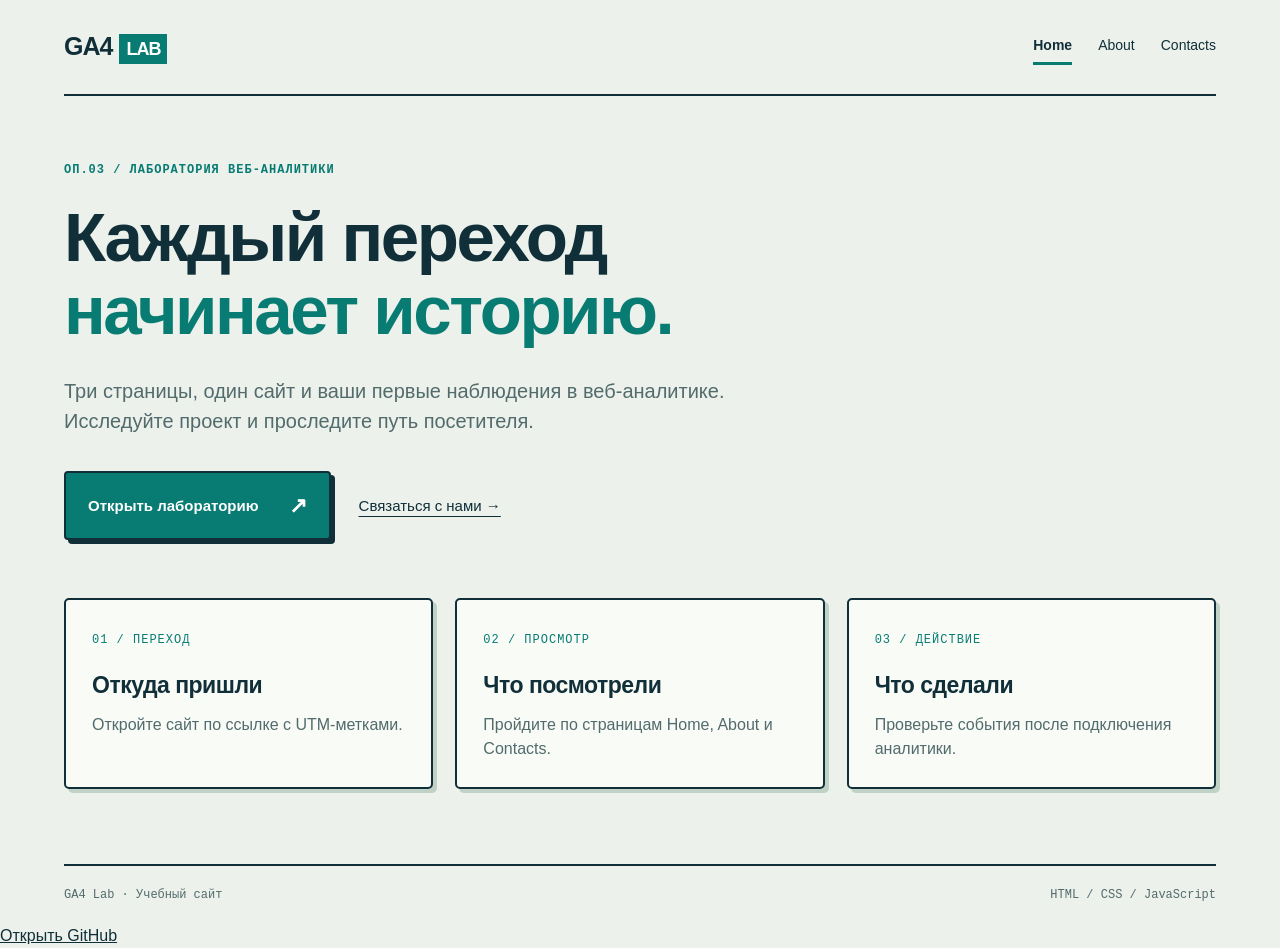
==== index.html @ b9b0eb1a "Github link2" ====
<!doctype html>
<html lang="ru">
<head>
  <!-- Google tag (gtag.js) -->
  <script async src="https://www.googletagmanager.com/gtag/js?id=G-V7MQPCQHMP"></script>
  <script>
    window.dataLayer = window.dataLayer || [];
    function gtag(){dataLayer.push(arguments);}
    gtag('js', new Date());

    gtag('config', 'G-V7MQPCQHMP');
  </script>
  
  <meta charset="utf-8">
  <meta name="viewport" content="width=device-width, initial-scale=1">
  <meta name="description" content="Учебная лаборатория веб-аналитики: страницы, переходы и события.">
  <title>Home — GA4 Lab</title>
  <link rel="stylesheet" href="css/style.css">
  <script src="js/script.js" defer></script>
</head>
<body>
  <header><a class="brand" href="index.html">GA4<span>LAB</span></a><nav aria-label="Основная навигация"><a href="index.html" aria-current="page">Home</a><a href="about.html">About</a><a href="contacts.html">Contacts</a></nav></header>
  <main><p class="eyebrow">ОП.03 / ЛАБОРАТОРИЯ ВЕБ-АНАЛИТИКИ</p><h1>Каждый переход<br><em>начинает историю.</em></h1><p class="lead">Три страницы, один сайт и ваши первые наблюдения в веб-аналитике. Исследуйте проект и проследите путь посетителя.</p>
<div class="actions"><a class="button" href="about.html">Открыть лабораторию <span>↗</span></a><a class="secondary" href="contacts.html">Связаться с нами →</a></div>
<section class="cards" aria-label="Что можно изучить"><article><small>01 / ПЕРЕХОД</small><h2>Откуда пришли</h2><p>Откройте сайт по ссылке с UTM-метками.</p></article><article><small>02 / ПРОСМОТР</small><h2>Что посмотрели</h2><p>Пройдите по страницам Home, About и Contacts.</p></article><article><small>03 / ДЕЙСТВИЕ</small><h2>Что сделали</h2><p>Проверьте события после подключения аналитики.</p></article></section></main>
  <footer><span>GA4 Lab · Учебный сайт</span><span>HTML / CSS / JavaScript</span></footer>


</body>
<a href="https://github.com/" target="_blank" rel="noopener noreferrer">
  Открыть GitHub
</a>
</html>
---- css/style.css ----
:root{--ink:#102f39;--paper:#edf1eb;--accent:#087c73;--line:#b9ccc1;--muted:#526b6c}*{box-sizing:border-box}body{margin:0;background:var(--paper);color:var(--ink);font-family:Arial,Helvetica,sans-serif;line-height:1.5}a{color:inherit}header,main,footer{width:min(1160px,90%);margin:auto}header{display:flex;align-items:center;justify-content:space-between;padding:28px 0;border-bottom:2px solid var(--ink)}.brand{font-size:25px;font-weight:900;text-decoration:none;letter-spacing:-1px}.brand span{background:var(--accent);color:white;padding:5px 7px;margin-left:7px;font-size:18px}nav{display:flex;gap:26px}nav a{text-decoration:none;font-size:14px;padding:6px 0}nav a[aria-current]{border-bottom:3px solid var(--accent);font-weight:bold}main{padding:65px 0 75px;min-height:calc(100vh - 185px)}.eyebrow,small,.tag{font-family:monospace;font-size:12px;letter-spacing:1px}.eyebrow{color:var(--accent);font-weight:bold;margin:0 0 22px}h1{font-size:clamp(38px,5.4vw,72px);line-height:1.07;letter-spacing:-2.5px;margin:0 0 28px;font-weight:800}h1 em{font-style:normal;color:var(--accent)}.lead{font-size:20px;max-width:710px;color:var(--muted);margin-bottom:30px}.actions{display:flex;gap:28px;align-items:center;margin:35px 0}.button{display:inline-flex;justify-content:space-between;gap:30px;align-items:center;background:var(--accent);color:white;border:2px solid var(--ink);padding:16px 22px;border-radius:4px;text-decoration:none;font-size:15px;font-weight:bold;box-shadow:4px 4px 0 var(--ink);cursor:pointer}.button:hover{background:#075f59;transform:translateY(-2px)}.button span{font-size:22px}.secondary{text-underline-offset:5px;font-size:15px}.cards{display:grid;grid-template-columns:repeat(3,1fr);gap:22px;margin-top:58px}.cards article{padding:26px;background:#f9fbf7;border:2px solid var(--ink);border-radius:5px;box-shadow:4px 4px 0 #c0d2c6}.cards small{color:var(--accent)}h2{font-size:23px;letter-spacing:-.5px;margin:18px 0 10px}article p,aside p{color:var(--muted);margin:0}.steps{max-width:800px;margin:35px 0}.steps article{display:flex;gap:28px;padding:22px 0;border-bottom:1px solid var(--line)}.steps article>b{font:30px monospace;color:var(--accent)}.steps h2{margin:0 0 8px}.contact-grid{display:grid;grid-template-columns:1.1fr 1fr;gap:55px;margin-top:35px}form{background:white;border:2px solid var(--ink);border-radius:5px;padding:28px}label{display:block;font-weight:bold;font-size:14px;margin-bottom:8px}input,select{width:100%;padding:13px;font:16px Arial;border:1px solid var(--line);border-radius:3px;background:#f9fbf7;margin-bottom:22px}form small{display:block;color:var(--muted);letter-spacing:0;line-height:1.6}#form-status{color:var(--accent);font-weight:bold}aside{padding:25px 0}.tag{color:var(--accent)}aside h2{font-size:34px;line-height:1.3}aside p{margin-bottom:25px}footer{border-top:2px solid var(--ink);padding:22px 0;display:flex;justify-content:space-between;font:12px monospace;color:var(--muted)}:focus-visible{outline:3px solid #df9509;outline-offset:5px}@media(max-width:700px){header{padding:22px 0}nav{gap:14px}nav a{font-size:12px}main{padding:38px 0}h1{letter-spacing:-1.5px}.lead{font-size:17px}.cards,.contact-grid{grid-template-columns:1fr;gap:20px}.cards{margin-top:38px}.actions{align-items:flex-start;flex-direction:column;gap:22px}footer{gap:12px;flex-wrap:wrap}.contact-grid{gap:10px}}@media(prefers-reduced-motion:no-preference){main{animation:appear .45s ease}.button{transition:background .15s,transform .15s}@keyframes appear{from{opacity:0;transform:translateY(12px)}to{opacity:1;transform:none}}}
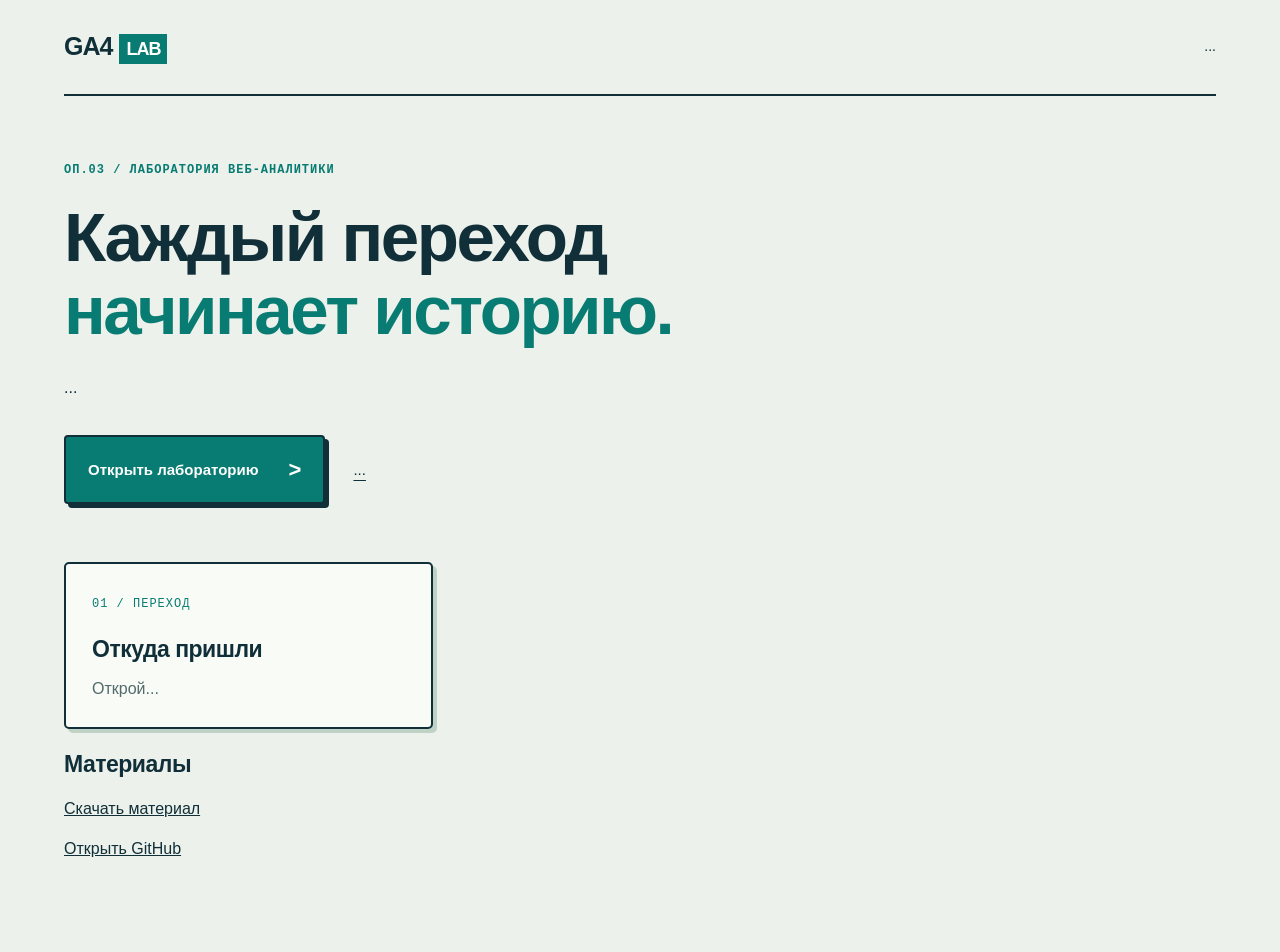
==== commit 50b79578: "Remake" ====
--- a/index.html
+++ b/index.html
@@ -1,7 +1,7 @@
 <!doctype html>
 <html lang="ru">
 <head>
-  <!-- Google tag (gtag.js) -->
+    <!-- Google tag (gtag.js) -->
   <script async src="https://www.googletagmanager.com/gtag/js?id=G-V7MQPCQHMP"></script>
   <script>
     window.dataLayer = window.dataLayer || [];
@@ -10,26 +10,53 @@
 
     gtag('config', 'G-V7MQPCQHMP');
   </script>
-  
-  <meta charset="utf-8">
-  <meta name="viewport" content="width=device-width, initial-scale=1">
-  <meta name="description" content="Учебная лаборатория веб-аналитики: страницы, переходы и события.">
-  <title>Home — GA4 Lab</title>
-  <link rel="stylesheet" href="css/style.css">
-  <script src="js/script.js" defer></script>
+
+    <!-- На занятии вставьте Google Tag сразу после открывающего head. -->
+    <meta charset="utf-8">
+    <meta name="viewport" content="width=device-width, initial-scale=1">
+    <meta name="description" content="Учебная лаборатория веб-аналитики: страницы, переходы и события.">
+    <title>Home – GA4 Lab</title>
+    <link rel="stylesheet" href="css/style.css">
+    <script src="js/script.js" defer></script>
 </head>
 <body>
-  <header><a class="brand" href="index.html">GA4<span>LAB</span></a><nav aria-label="Основная навигация"><a href="index.html" aria-current="page">Home</a><a href="about.html">About</a><a href="contacts.html">Contacts</a></nav></header>
-  <main><p class="eyebrow">ОП.03 / ЛАБОРАТОРИЯ ВЕБ-АНАЛИТИКИ</p><h1>Каждый переход<br><em>начинает историю.</em></h1><p class="lead">Три страницы, один сайт и ваши первые наблюдения в веб-аналитике. Исследуйте проект и проследите путь посетителя.</p>
-<div class="actions"><a class="button" href="about.html">Открыть лабораторию <span>↗</span></a><a class="secondary" href="contacts.html">Связаться с нами →</a></div>
-<section class="cards" aria-label="Что можно изучить"><article><small>01 / ПЕРЕХОД</small><h2>Откуда пришли</h2><p>Откройте сайт по ссылке с UTM-метками.</p></article><article><small>02 / ПРОСМОТР</small><h2>Что посмотрели</h2><p>Пройдите по страницам Home, About и Contacts.</p></article><article><small>03 / ДЕЙСТВИЕ</small><h2>Что сделали</h2><p>Проверьте события после подключения аналитики.</p></article></section></main>
-  <footer><span>GA4 Lab · Учебный сайт</span><span>HTML / CSS / JavaScript</span></footer>
-
-
+    <header>
+        <a class="brand" href="index.html">GA4<span>LAB</span></a>
+        <nav aria-label="Основная навигация">
+            <a href="index.html">...</a>
+        </nav>
+    </header>
+    <main>
+        <p class="eyebrow">ОП.03 / ЛАБОРАТОРИЯ ВЕБ-АНАЛИТИКИ</p>
+        <h1>Каждый переход<br><em>начинает историю.</em></h1>
+        <p>...</p>
+        <div class="actions">
+            <a class="button" href="about.html">Открыть лабораторию <span>></span></a>
+            <a class="secondary" href="...">...</a>
+        </div>
+        <section class="cards" aria-label="Что можно изучить">
+            <article>
+                <small>01 / ПЕРЕХОД</small>
+                <h2>Откуда пришли</h2>
+                <p>Открой...</p>
+            </article>
+        </section>
+        <section class="materials" aria-label="Материалы">
+            <h2>Материалы</h2>
+            <p>
+                <a href="assets/analytics-guide.pdf" download>
+                    Скачать материал
+                </a>
+            </p>
+            <p>
+                <a href="https://github.com/" target="_blank" rel="noopener noreferrer">
+                    Открыть GitHub
+                </a>
+            </p>
+        </section>
+    </main>
 </body>
-<a href="https://github.com/" target="_blank" rel="noopener noreferrer">
-  Открыть GitHub
-</a>
 </html>
 
 
+
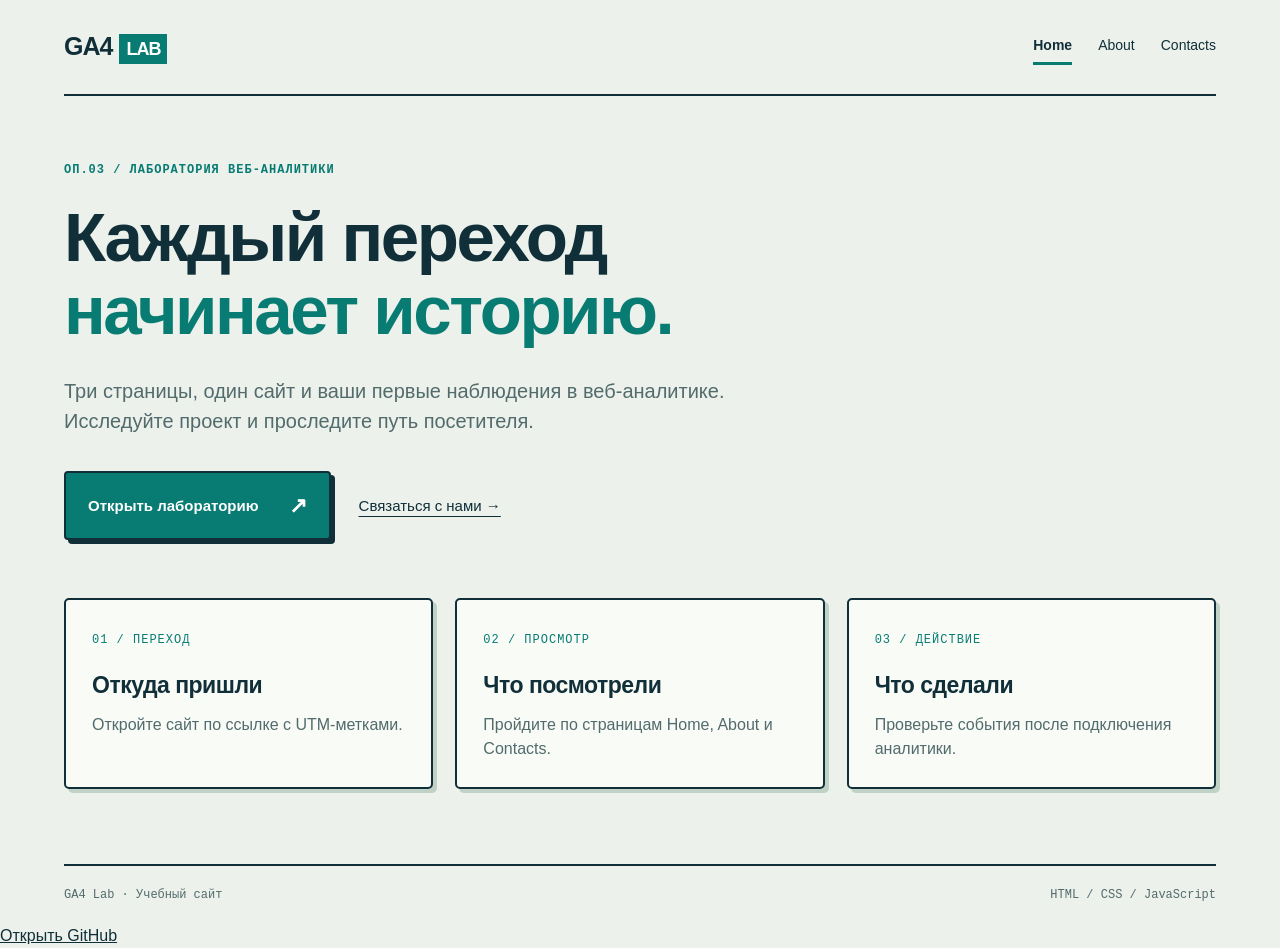
==== commit b77103e5: "Remake" ====
--- a/index.html
+++ b/index.html
@@ -1,7 +1,7 @@
 <!doctype html>
 <html lang="ru">
 <head>
-    <!-- Google tag (gtag.js) -->
+  <!-- Google tag (gtag.js) -->
   <script async src="https://www.googletagmanager.com/gtag/js?id=G-V7MQPCQHMP"></script>
   <script>
     window.dataLayer = window.dataLayer || [];
@@ -10,53 +10,25 @@
 
     gtag('config', 'G-V7MQPCQHMP');
   </script>
-
-    <!-- На занятии вставьте Google Tag сразу после открывающего head. -->
-    <meta charset="utf-8">
-    <meta name="viewport" content="width=device-width, initial-scale=1">
-    <meta name="description" content="Учебная лаборатория веб-аналитики: страницы, переходы и события.">
-    <title>Home – GA4 Lab</title>
-    <link rel="stylesheet" href="css/style.css">
-    <script src="js/script.js" defer></script>
+  
+  <meta charset="utf-8">
+  <meta name="viewport" content="width=device-width, initial-scale=1">
+  <meta name="description" content="Учебная лаборатория веб-аналитики: страницы, переходы и события.">
+  <title>Home — GA4 Lab</title>
+  <link rel="stylesheet" href="css/style.css">
+  <script src="js/script.js" defer></script>
 </head>
 <body>
-    <header>
-        <a class="brand" href="index.html">GA4<span>LAB</span></a>
-        <nav aria-label="Основная навигация">
-            <a href="index.html">...</a>
-        </nav>
-    </header>
-    <main>
-        <p class="eyebrow">ОП.03 / ЛАБОРАТОРИЯ ВЕБ-АНАЛИТИКИ</p>
-        <h1>Каждый переход<br><em>начинает историю.</em></h1>
-        <p>...</p>
-        <div class="actions">
-            <a class="button" href="about.html">Открыть лабораторию <span>></span></a>
-            <a class="secondary" href="...">...</a>
-        </div>
-        <section class="cards" aria-label="Что можно изучить">
-            <article>
-                <small>01 / ПЕРЕХОД</small>
-                <h2>Откуда пришли</h2>
-                <p>Открой...</p>
-            </article>
-        </section>
-        <section class="materials" aria-label="Материалы">
-            <h2>Материалы</h2>
-            <p>
-                <a href="assets/analytics-guide.pdf" download>
-                    Скачать материал
-                </a>
-            </p>
-            <p>
-                <a href="https://github.com/" target="_blank" rel="noopener noreferrer">
-                    Открыть GitHub
-                </a>
-            </p>
-        </section>
-    </main>
+  <header><a class="brand" href="index.html">GA4<span>LAB</span></a><nav aria-label="Основная навигация"><a href="index.html" aria-current="page">Home</a><a href="about.html">About</a><a href="contacts.html">Contacts</a></nav></header>
+  <main><p class="eyebrow">ОП.03 / ЛАБОРАТОРИЯ ВЕБ-АНАЛИТИКИ</p><h1>Каждый переход<br><em>начинает историю.</em></h1><p class="lead">Три страницы, один сайт и ваши первые наблюдения в веб-аналитике. Исследуйте проект и проследите путь посетителя.</p>
+<div class="actions"><a class="button" href="about.html">Открыть лабораторию <span>↗</span></a><a class="secondary" href="contacts.html">Связаться с нами →</a></div>
+<section class="cards" aria-label="Что можно изучить"><article><small>01 / ПЕРЕХОД</small><h2>Откуда пришли</h2><p>Откройте сайт по ссылке с UTM-метками.</p></article><article><small>02 / ПРОСМОТР</small><h2>Что посмотрели</h2><p>Пройдите по страницам Home, About и Contacts.</p></article><article><small>03 / ДЕЙСТВИЕ</small><h2>Что сделали</h2><p>Проверьте события после подключения аналитики.</p></article></section></main>
+  <footer><span>GA4 Lab · Учебный сайт</span><span>HTML / CSS / JavaScript</span></footer>
+<a href="https://github.com/" target="_blank" rel="noopener noreferrer">
+  Открыть GitHub
+</a>
 </body>
+
 </html>
 
 
-
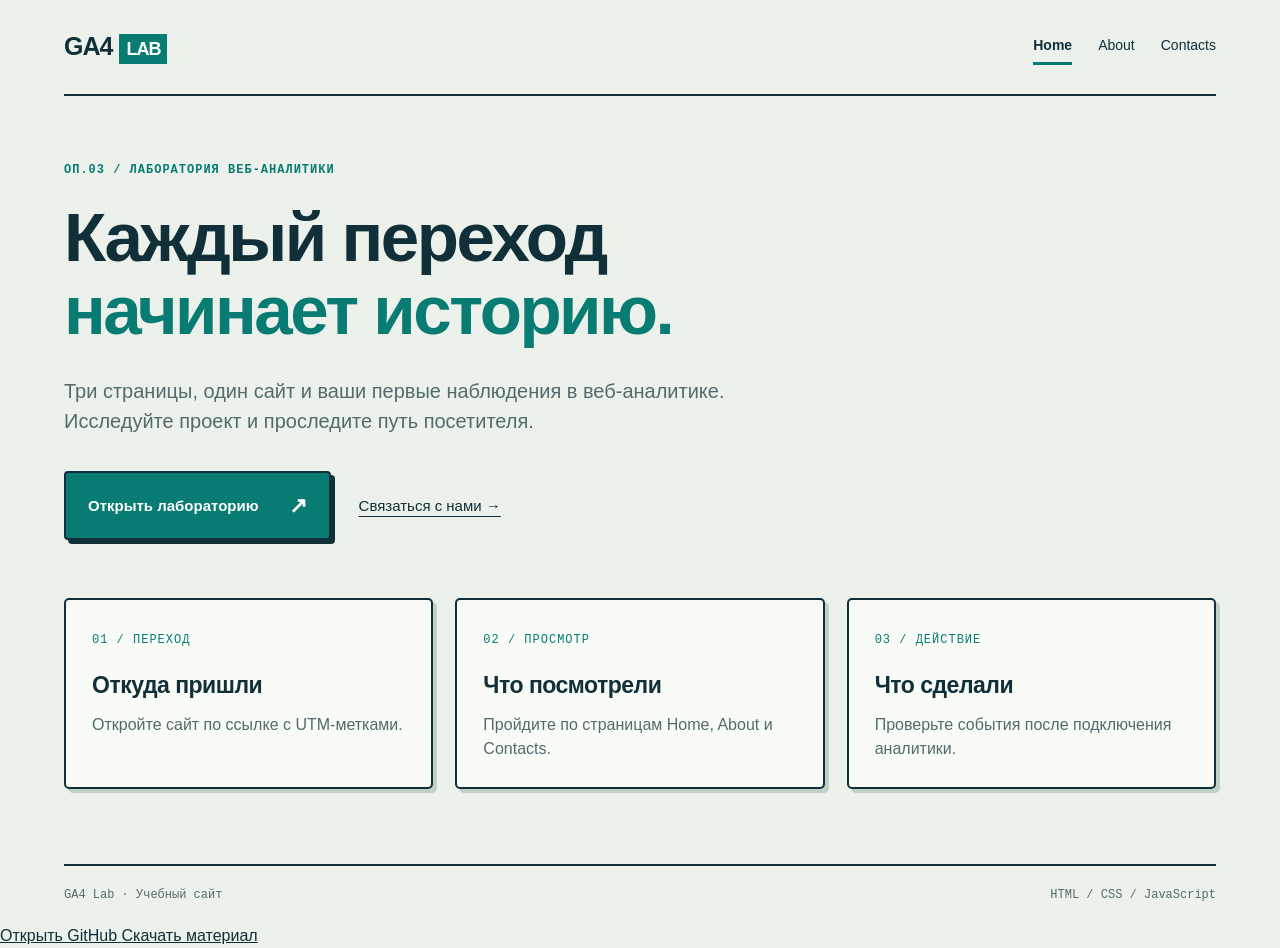
==== commit 80a28a10: "Link save" ====
--- a/index.html
+++ b/index.html
@@ -27,6 +27,9 @@
 <a href="https://github.com/" target="_blank" rel="noopener noreferrer">
   Открыть GitHub
 </a>
+<a href="assets/analytics-guide.pdf" download>
+  Скачать материал
+</a>
 </body>
 
 </html>
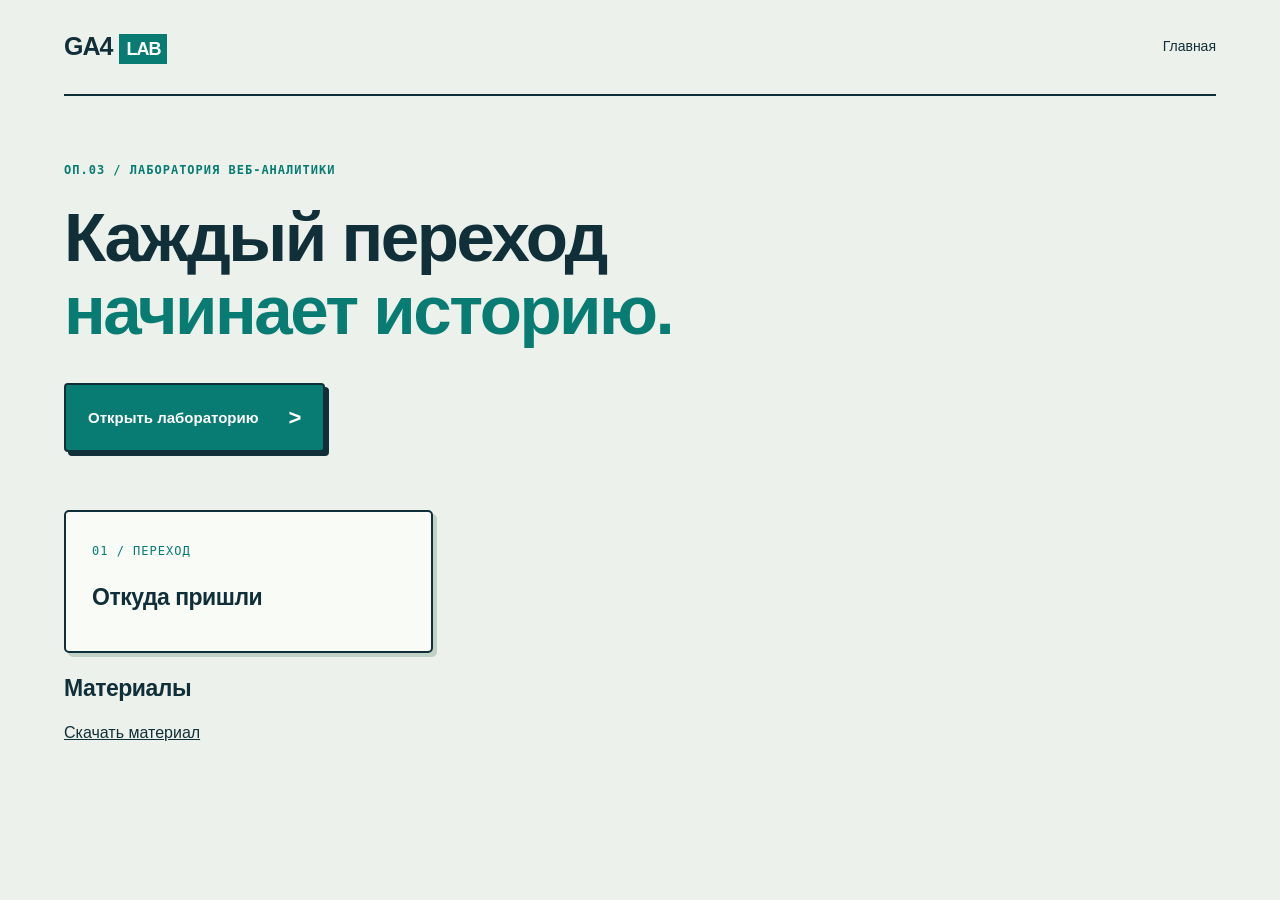
==== commit 1389671b: "Remake" ====
--- a/index.html
+++ b/index.html
@@ -1,7 +1,7 @@
 <!doctype html>
 <html lang="ru">
 <head>
-  <!-- Google tag (gtag.js) -->
+    <!-- Google tag (gtag.js) -->
   <script async src="https://www.googletagmanager.com/gtag/js?id=G-V7MQPCQHMP"></script>
   <script>
     window.dataLayer = window.dataLayer || [];
@@ -10,28 +10,16 @@
 
     gtag('config', 'G-V7MQPCQHMP');
   </script>
-  
-  <meta charset="utf-8">
-  <meta name="viewport" content="width=device-width, initial-scale=1">
-  <meta name="description" content="Учебная лаборатория веб-аналитики: страницы, переходы и события.">
-  <title>Home — GA4 Lab</title>
-  <link rel="stylesheet" href="css/style.css">
-  <script src="js/script.js" defer></script>
+    <!-- На занятии вставьте Google Tag сразу после открывающего head. -->
+    <meta charset="utf-8">
+    <meta name="viewport" content="width=device-width, initial-scale=1">
+    <meta name="description" content="Учебная лаборатория веб-аналитики: страницы, переходы и события.">
+    <title>Home – GA4 Lab</title>
+    <link rel="stylesheet" href="css/style.css">
+    <script src="js/script.js" defer></script>
 </head>
 <body>
-  <header><a class="brand" href="index.html">GA4<span>LAB</span></a><nav aria-label="Основная навигация"><a href="index.html" aria-current="page">Home</a><a href="about.html">About</a><a href="contacts.html">Contacts</a></nav></header>
-  <main><p class="eyebrow">ОП.03 / ЛАБОРАТОРИЯ ВЕБ-АНАЛИТИКИ</p><h1>Каждый переход<br><em>начинает историю.</em></h1><p class="lead">Три страницы, один сайт и ваши первые наблюдения в веб-аналитике. Исследуйте проект и проследите путь посетителя.</p>
-<div class="actions"><a class="button" href="about.html">Открыть лабораторию <span>↗</span></a><a class="secondary" href="contacts.html">Связаться с нами →</a></div>
-<section class="cards" aria-label="Что можно изучить"><article><small>01 / ПЕРЕХОД</small><h2>Откуда пришли</h2><p>Откройте сайт по ссылке с UTM-метками.</p></article><article><small>02 / ПРОСМОТР</small><h2>Что посмотрели</h2><p>Пройдите по страницам Home, About и Contacts.</p></article><article><small>03 / ДЕЙСТВИЕ</small><h2>Что сделали</h2><p>Проверьте события после подключения аналитики.</p></article></section></main>
-  <footer><span>GA4 Lab · Учебный сайт</span><span>HTML / CSS / JavaScript</span></footer>
-<a href="https://github.com/" target="_blank" rel="noopener noreferrer">
-  Открыть GitHub
-</a>
-<a href="assets/analytics-guide.pdf" download>
-  Скачать материал
-</a>
+    <header><a class="brand" href="index.html">GA4<span>LAB</span></a><nav aria-label="Основная навигация"><a href="index.html">Главная</a></nav></header>
+    <main><p class="eyebrow">ОП.03 / ЛАБОРАТОРИЯ ВЕБ-АНАЛИТИКИ</p><h1>Каждый переход<br><em>начинает историю.</em></h1><div class="actions"><a class="button" href="about.html">Открыть лабораторию <span>></span></a></div><section class="cards" aria-label="Что можно изучить"><article><small>01 / ПЕРЕХОД</small><h2>Откуда пришли</h2></article></section><section class="materials" aria-label="Материалы"><h2>Материалы</h2><p><a href="assets/analytics-guide.pdf" download>Скачать материал</a></p></section></main>
 </body>
-
 </html>
-
-
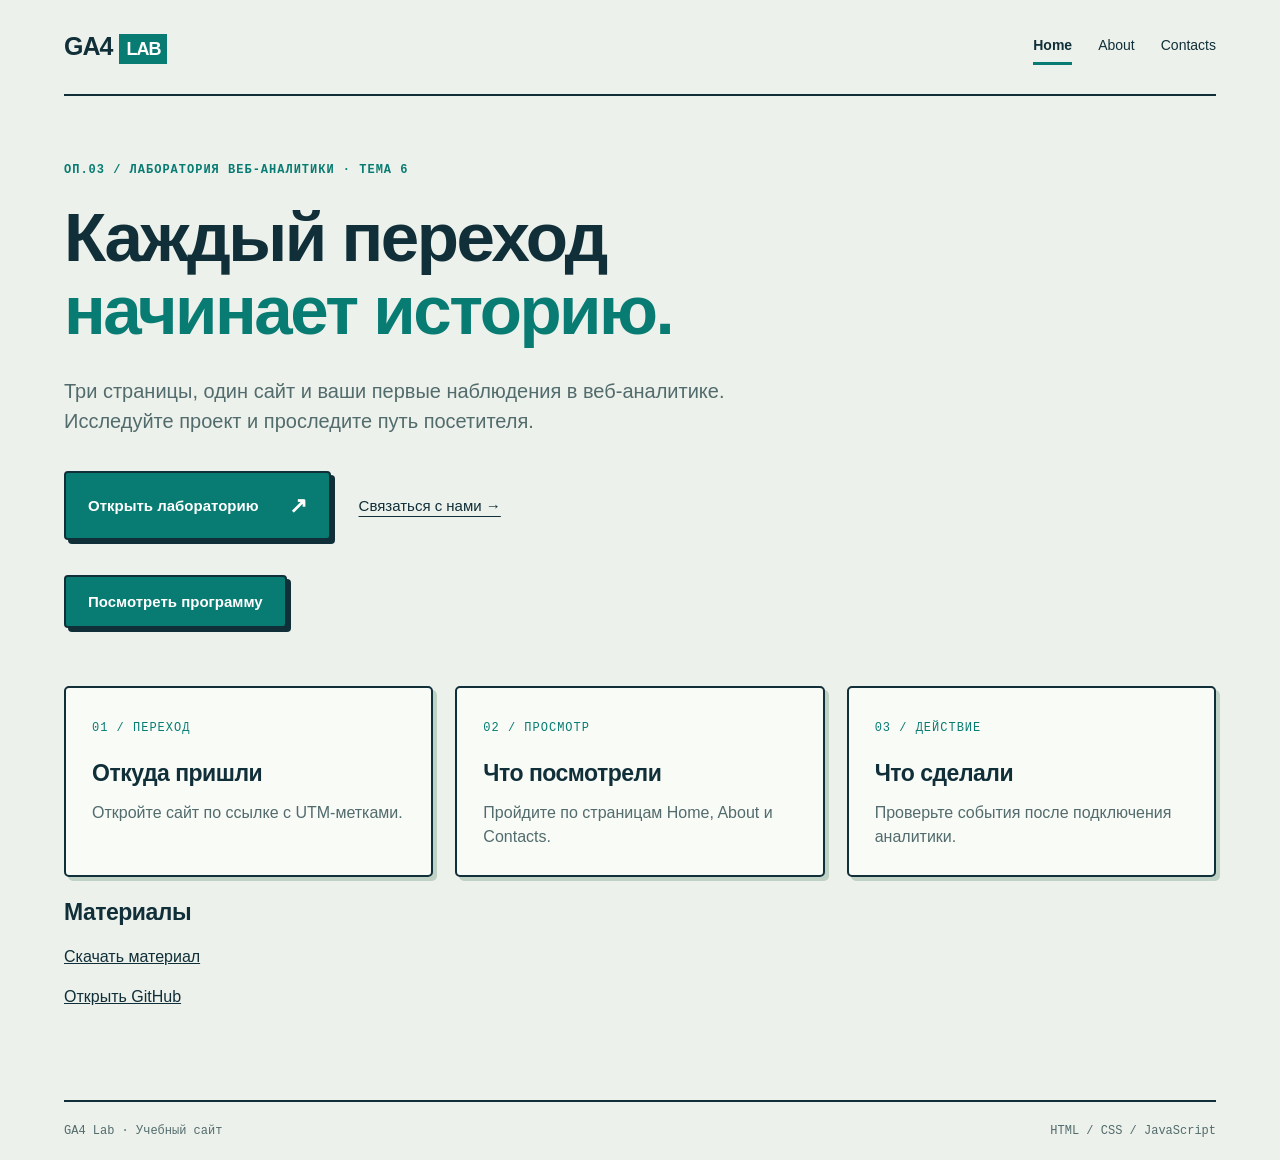
==== commit 1b7461b3: "remake" ====
--- a/index.html
+++ b/index.html
@@ -10,16 +10,44 @@
 
     gtag('config', 'G-V7MQPCQHMP');
   </script>
-    <!-- На занятии вставьте Google Tag сразу после открывающего head. -->
-    <meta charset="utf-8">
-    <meta name="viewport" content="width=device-width, initial-scale=1">
-    <meta name="description" content="Учебная лаборатория веб-аналитики: страницы, переходы и события.">
-    <title>Home – GA4 Lab</title>
-    <link rel="stylesheet" href="css/style.css">
-    <script src="js/script.js" defer></script>
+
+  <!-- На занятии вставьте Google Tag сразу после открывающего head. -->
+  <meta charset="utf-8">
+  <meta name="viewport" content="width=device-width, initial-scale=1">
+  <meta name="description" content="Учебная лаборатория веб-аналитики: страницы, переходы и события.">
+  <title>Home — GA4 Lab</title>
+  <link rel="stylesheet" href="css/style.css">
+  <script src="js/script.js" defer></script>
 </head>
 <body>
-    <header><a class="brand" href="index.html">GA4<span>LAB</span></a><nav aria-label="Основная навигация"><a href="index.html">Главная</a></nav></header>
-    <main><p class="eyebrow">ОП.03 / ЛАБОРАТОРИЯ ВЕБ-АНАЛИТИКИ</p><h1>Каждый переход<br><em>начинает историю.</em></h1><div class="actions"><a class="button" href="about.html">Открыть лабораторию <span>></span></a></div><section class="cards" aria-label="Что можно изучить"><article><small>01 / ПЕРЕХОД</small><h2>Откуда пришли</h2></article></section><section class="materials" aria-label="Материалы"><h2>Материалы</h2><p><a href="assets/analytics-guide.pdf" download>Скачать материал</a></p></section></main>
+  <header><a class="brand" href="index.html">GA4<span>LAB</span></a><nav aria-label="Основная навигация"><a href="index.html" aria-current="page">Home</a><a href="about.html">About</a><a href="contacts.html">Contacts</a></nav></header>
+  <main><p class="eyebrow">ОП.03 / ЛАБОРАТОРИЯ ВЕБ-АНАЛИТИКИ · ТЕМА 6</p><h1>Каждый переход<br><em>начинает историю.</em></h1><p class="lead">Три страницы, один сайт и ваши первые наблюдения в веб-аналитике. Исследуйте проект и проследите путь посетителя.</p>
+<div class="actions"><a class="button" href="about.html">Открыть лабораторию <span>↗</span></a><a class="secondary" href="contacts.html">Связаться с нами →</a></div>
+<div class="program">
+  <button id="program-cta" class="button" type="button">
+    Посмотреть программу
+  </button>
+  <div id="program-preview" hidden>
+    <h2>Программа открыта</h2>
+    <p>События, параметры, DebugView и ключевые действия.</p>
+  </div>
+</div>
+<section class="cards" aria-label="Что можно изучить"><article><small>01 / ПЕРЕХОД</small><h2>Откуда пришли</h2><p>Откройте сайт по ссылке с UTM-метками.</p></article><article><small>02 / ПРОСМОТР</small><h2>Что посмотрели</h2><p>Пройдите по страницам Home, About и Contacts.</p></article><article><small>03 / ДЕЙСТВИЕ</small><h2>Что сделали</h2><p>Проверьте события после подключения аналитики.</p></article></section>
+<section class="materials" aria-label="Материалы">
+  <h2>Материалы</h2>
+  <p>
+    <a href="assets/analytics-guide.pdf" download>
+      Скачать материал
+    </a>
+  </p>
+  <p>
+    <a href="https://github.com/" target="_blank" rel="noopener noreferrer">
+      Открыть GitHub
+    </a>
+  </p>
+</section>
+</main>
+  <footer><span>GA4 Lab · Учебный сайт</span><span>HTML / CSS / JavaScript</span></footer>
 </body>
 </html>
+
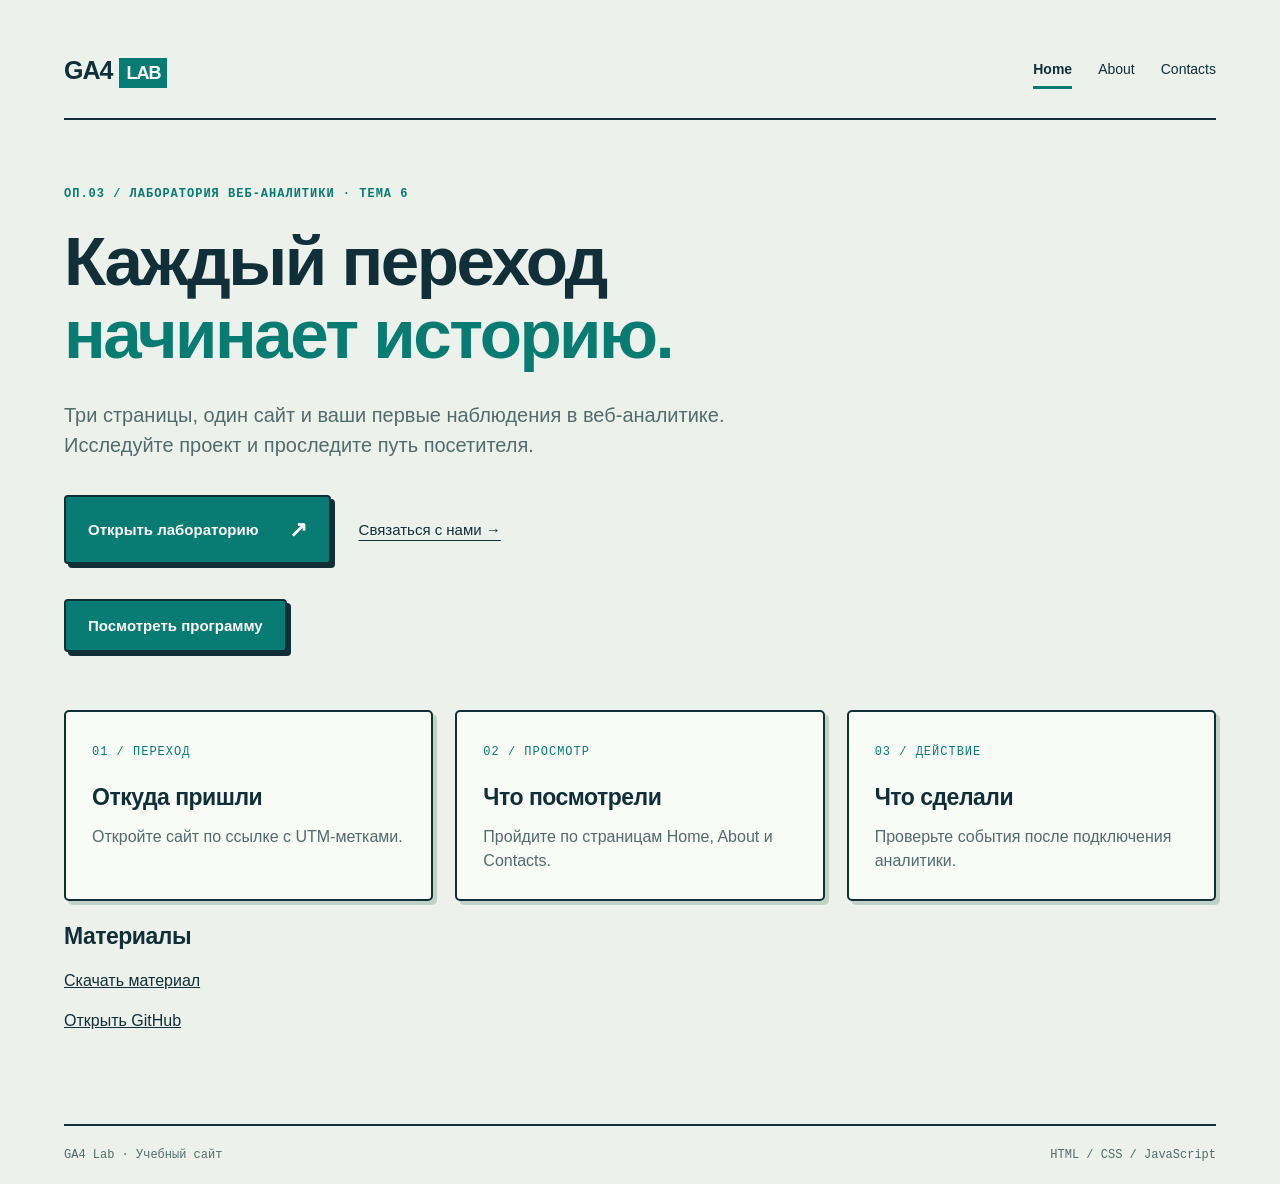
==== commit 0e0b6fe6: "Add CTA analytics event" ====
--- a/index.html
+++ b/index.html
@@ -1,15 +1,15 @@
 <!doctype html>
 <html lang="ru">
 <head>
-    <!-- Google tag (gtag.js) -->
-  <script async src="https://www.googletagmanager.com/gtag/js?id=G-V7MQPCQHMP"></script>
-  <script>
-    window.dataLayer = window.dataLayer || [];
-    function gtag(){dataLayer.push(arguments);}
-    gtag('js', new Date());
+<!-- Google tag (gtag.js) -->
+  <script async src="https://www.googletagmanager.com/gtag/js?id=G-V7MQPCQHMP"></script>
+  <script>
+    window.dataLayer = window.dataLayer || [];
+    function gtag(){dataLayer.push(arguments);}
+    gtag('js', new Date());
 
-    gtag('config', 'G-V7MQPCQHMP');
-  </script>
+    gtag('config', 'G-V7MQPCQHMP');
+  </script>
 
   <!-- На занятии вставьте Google Tag сразу после открывающего head. -->
   <meta charset="utf-8">
